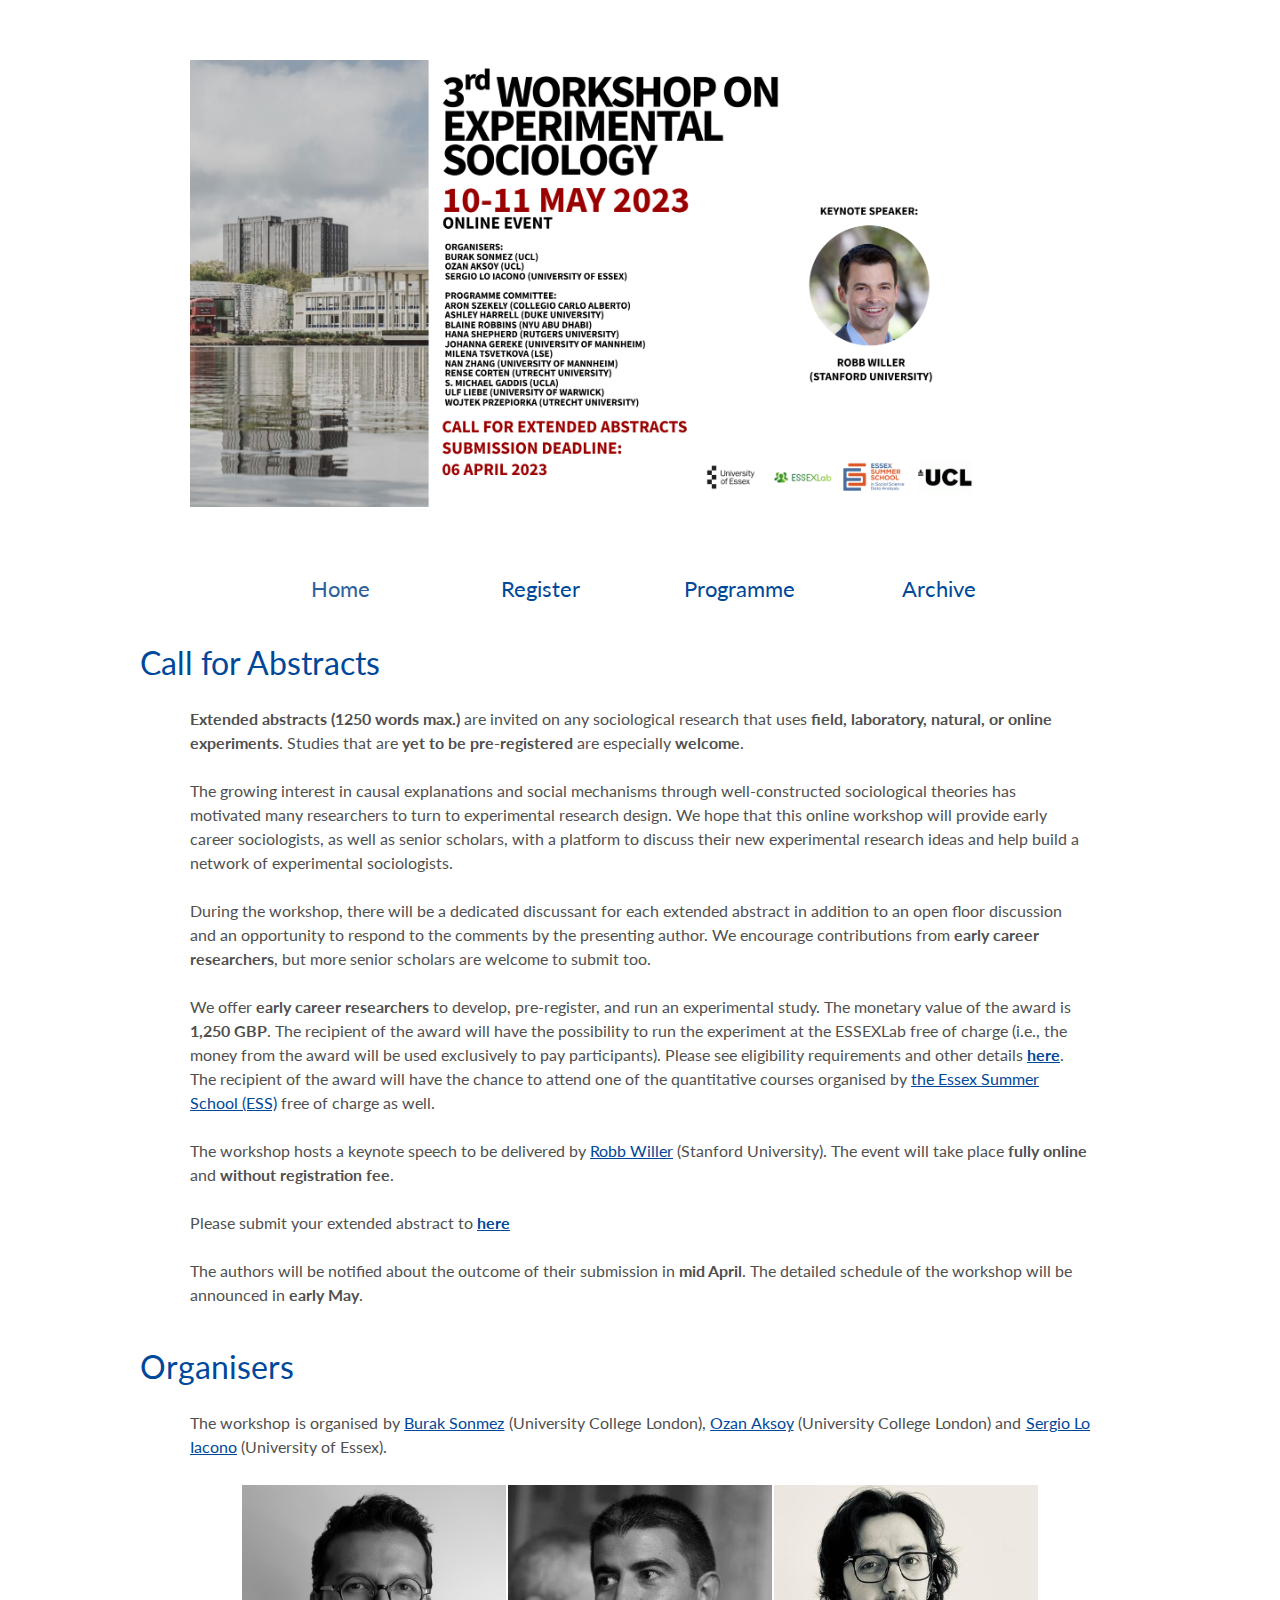
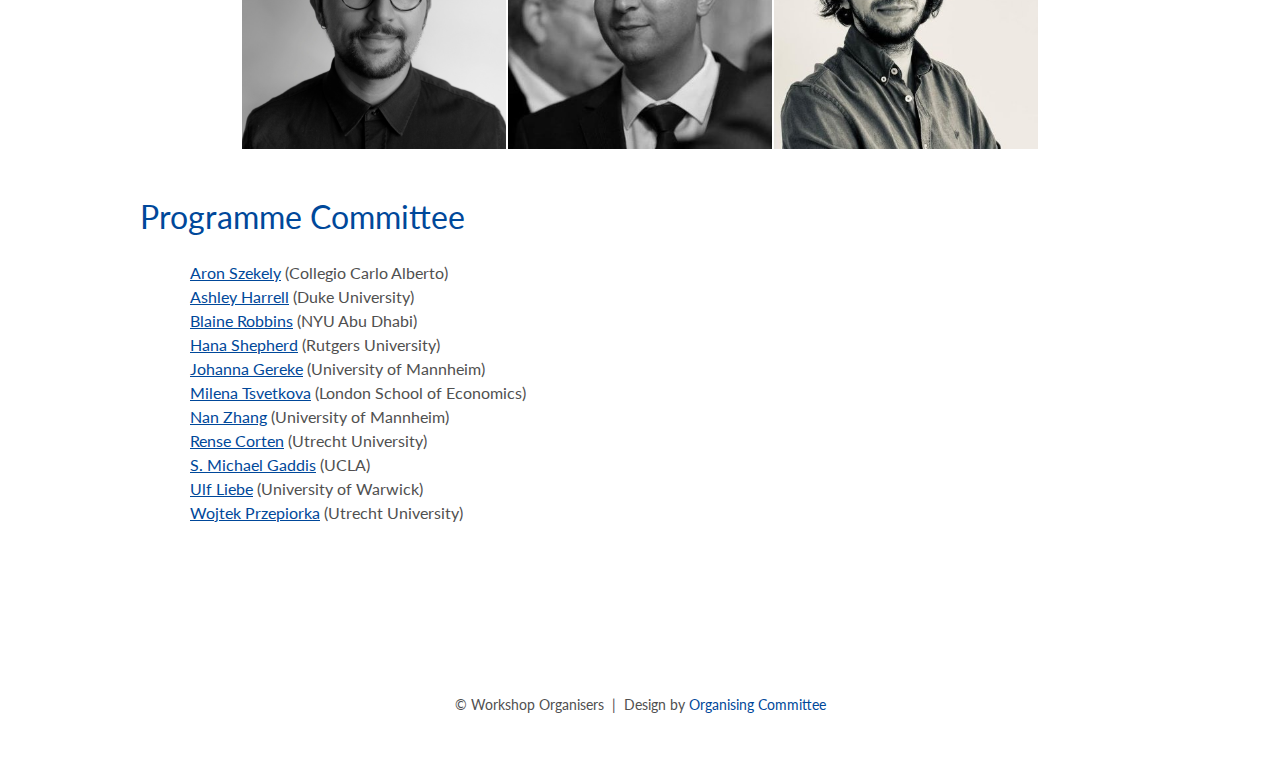
==== index.html @ dd0a14ca "Update index.html" ====
<!DOCTYPE html>
<html lang='en'>

<head>
    <base href=".">
    <link rel="shortcut icon" type="image/png" href="assets/favicon.png"/>
    <link rel="stylesheet" type="text/css" media="all" href="assets/main.css"/>
    <meta name="description" content="Conference Template">
    <meta name="resource-type" content="document">
    <meta name="distribution" content="global">
    <meta name="KeyWords" content="Conference">
   
</head>

<body>

    <div class="banner">
        <img src="assets/Essex.png" alt="Conference Template Banner" width="800" heigh="500">
       
        <div class="bottom-right">
            
        </div>
    </div>

    <table class="navigation">
        <tr>
            <td class="navigation">
                <a class="current" title="Conference Home Page" href=".">Home</a>
            </td>
            <td class="navigation">
                <a title="Register for the Conference" href="register">Register</a>
            </td>
            <td class="navigation">
                <a title="Conference Program" href="program">Programme</a> 
            </td>
            <td class="navigation">
                <a title="Previous Workshops" href="archive">Archive</a>
            </td>
            <!-- Uncomment for adding this section in the website  <td class="navigation">
                <a title="Call for Abstracts" href="flyer">Call for Abstracts</a>
            </td>-->
        </tr>
    </table>

    <h2>Call for Abstracts</h2>
    <p>
        <b>Extended abstracts (1250 words max.)</b> are invited on any sociological research that uses <b>field, laboratory, natural, or online experiments</b>. Studies that are <b>yet to be pre-registered</b> are especially <b>welcome</b>.
        
         </p>
    <p>
        The growing interest in causal explanations and social mechanisms through well-constructed sociological theories has motivated many researchers to turn to experimental research design. We hope that this online workshop will provide early career sociologists, as well as senior scholars, with a platform to discuss their new experimental research ideas and help build a network of experimental sociologists.
    </p>
    <p>
        During the workshop, there will be a dedicated discussant for each extended abstract in addition to an open floor discussion and an opportunity to respond to the comments by the presenting author. We encourage contributions from <b>early career researchers</b>, but more senior scholars are welcome to submit too. 
    </p>
    
    <p>
        We offer <b>early career researchers</b> to develop, pre-register, and run an experimental study. The monetary value of the award is <b>1,250 GBP</b>. The recipient of the award will have the possibility to run the experiment at the ESSEXLab free of charge (i.e., the money from the award will be used exclusively to pay participants). Please see eligibility requirements and other details <b><a href="https://github.com/experimentalsociology/experimentalsociology.github.io/blob/main/assets/Award.pdf">here</a></b>. 
        The recipient of the award will have the chance to attend one of the quantitative courses organised by <a href="https://essexsummerschool.com/">the Essex Summer School (ESS)</a> free of charge as well.
    </p>
    <p>
        The workshop hosts a keynote speech to be delivered by 
        <a href="https://sociology.stanford.edu/people/robb-willer">Robb Willer</a> (Stanford University).
        The event will take place <b>fully online</b> and <b>without registration fee</b>. 
    </p>
    
    <p>
        Please submit your extended abstract to
        <b><a href="https://docs.google.com/forms/d/e/1FAIpQLSegkxIc0VX27GRrlbAW1sh3gdkXTW3MKUSGWsY20fGUYCXRkA/viewform?usp=pp_url">here</a></b>

       
    </p>
    
    <p>
        The authors will be notified about the outcome of their submission in <b>mid April</b>. The detailed schedule of the workshop will be announced in <b>early May</b>.
    </p>

    <h2>Organisers</h2>
     <p> <p style="text-align: justify;">
        The workshop is organised by 
    <a href="http://brksnmz.github.io/">Burak Sonmez</a> (University College London), <a href="https://mobile.twitter.com/aksoyundan">Ozan Aksoy</a> (University College London) and <a href="https://www.sergioloiacono.com/">Sergio Lo Iacono</a> (University of Essex).
    </p>
    <table class="sponsors">
        <tr>
            <td class="sponsor">
                <a href="http://brksnmz.github.io/">
                    <img src="assets/Burak.jpg" alt="Burak Sonmez">
                </a>
            </td>
            <td class="sponsor">
                <a href="https://mobile.twitter.com/aksoyundan">
                    <img src="assets/Ozan.jpg" alt="Ozan Aksoy">
                </a>
            </td>
            <td class="sponsor">
                <a href="https://www.sergioloiacono.com/">
                    <img src="assets/Sergio.jpg" alt="Sergio Lo Iacono">
                </a>
            </td>
        </tr>
    </table>
    
     <h2>Programme Committee</h2>
     <p> <p style="text-align: justify;">
    
    <a href="https://www.carloalberto.org/person/aron-szekely/">Aron Szekely</a> (Collegio Carlo Alberto)
    
    <br><a href="https://sites.duke.edu/ashleyharrell/">Ashley Harrell</a> (Duke University)
    
    <br><a href="https://nyuad.nyu.edu/en/academics/divisions/social-science/faculty/blaine-robbins.html">Blaine Robbins</a> (NYU Abu Dhabi)
    
    <br><a href="https://sociology.rutgers.edu/faculty/menu-ii/504-shepherd-hana">Hana Shepherd</a> (Rutgers University) 
    
    <br><a href="http://www.mzes.uni-mannheim.de/d7/en/profiles/johanna-gereke">Johanna Gereke</a> (University of Mannheim)
    
    <br><a href="https://www.lse.ac.uk/Methodology/People/Academic-Staff/Milena-Tsvetkova/Milena-Tsvetkova">Milena Tsvetkova</a> (London School of Economics)
    
    <br><a href="http://www.mzes.uni-mannheim.de/d7/en/profiles/nan-zhang">Nan Zhang</a> (University of Mannheim)
    
    <br><a href="https://www.uu.nl/medewerkers/rcorten">Rense Corten</a> (Utrecht University)
    
    <br><a href="https://soc.ucla.edu/people/s-michael-gaddis">S. Michael Gaddis</a> (UCLA)
    
    <br><a href="https://warwick.ac.uk/fac/soc/sociology/staff/summaries/liebeu/">Ulf Liebe</a> (University of Warwick)
    
     <br><a href="https://www.uu.nl/medewerkers/WPrzepiorka">Wojtek Przepiorka</a> (Utrecht University)
    
    </p>

     <footer>
        &copy; Workshop Organisers
        &nbsp;|&nbsp; Design by <a href="https://github.com/experimentalsociology">Organising Committee</a>
    </footer>

</body>
</html>
---- assets/main.css ----
/* main.css */

/* These are the colors and fonts used throughout the webpage.
 * I've listed them here so that a user may easily
 * do a search-and-replace for these to change the site theme.
 *   'Roboto',sans-serif; Font for the title text
 *   'Roboto-Slab',serif; Font for the body text 
 *   #fafafa; Background color of the site
 *   #505050; Foreground (text) color of the site
 *   #52739e; Navy, "Template" in the logo, current page in navigation, special titles in the Program
 *   #b2132e; Reddish, "Conference" in the logo, hover color for links
 *   #813c54; Heading color, titles in the Program
 *   #b8860b; Dark Goldenrod, color for links
 */

@import url('http://fonts.googleapis.com/css?family=Lato:400,700');

*{
    border:0;
    font:inherit;
    font-size:1em;
    margin:0;
    padding:0;
    vertical-align:baseline;
}

body{
   background-color:white;
    background-size: cover;
    background-attachment: fixed;
    color: #505050; 
    text-align:justify;
    font-family:'Lato',sans-serif;
    font-size:1em;
    line-height:1.5em;
    margin: 60px auto;
    width: 1000px;
}

a{color: #00489A; text-decoration:none;}
a.current{color: #2d619c;}
a.current:hover{color: #2c6394;}
a:hover{color: #2d619c;}
a:active{color:#f44336;}
h1,h2,h3,h4{clear:left; color: #00489A; margin:1.5em 0em 1em 0em; font-family:'Lato',sans-serif;}
h1{font-size:2.37em;}
h2{font-size:2.00em;}
h3{font-size:1.67em;}
h4{font-size:1.33em;}
p{list-style:none; margin:24px auto 24px auto; padding:0px; width:900px; text-align:left;}
li a, p a {text-decoration:underline; text-decoration-color:##00489A;}
ul{list-style:none; margin:24px auto 24px auto; padding:0px; width:800px; text-align:left;}
ul li{list-style:none; margin:0px auto 0px auto; padding:0px; text-align:left;}
i,em{font-style:italic;}
b,strong{font-weight:bold;}
sup{
    vertical-align: super;
    font-size: 0.8em;
    line-height: 0;
}
sub{
    vertical-align: sub;
    font-size: 0.8em;
    line-height: 0;
}
table{
    margin: 12px auto 24px auto;
    float: center;
    border-collapse: separate;
    table-layout: fixed;
    /* UNCOMMENT THIS FOR DEBUGGING THE ALIGNMENT */
    /*border: 1px solid black;*/
}
th,td{
    text-align: left;
    /* UNCOMMENT THIS FOR DEBUGGING THE ALIGNMENT */
    /* border: 1px solid black; */
}

/* Website Banner */
.banner { margin-left: auto;width:90%;margin-right:auto; heigh: 400px; }
.top-left {font-size:3.00em; color: #505050; background: #fafafa; text-align: center; width: 1000px; height: 67px; position: absolute; padding: 36px 0 0 0; top: 0px;}
.bottom-right {font-size:2.33em; color: #b2132e; line-height: 1.5em; width: auto; height: 100px; padding: 0px 27px 27px 0px; text-align: right; position: absolute; bottom: 0px; right: 0px; text-shadow: 0px 0px 5px #000000;-webkit-text-stroke: 0.75px #505050}

/* Conference Title Logo */
.title1{color: #52739e; text-shadow: 1px 1px 3px #c0c0c0;} 
.title2{color: #52739e; text-shadow: 1px 1px 3px #c0c0c0;}
.year{color: #505050; font-size:0.67em; font-weight: lighter;}

/* Navigation Links (Home, Registration, etc) */
table.navigation{width:800px;}
td.navigation{font-size:1.40em; white-space:nowrap; width:20%; text-align:center; vertical-align:middle; padding:50px 0px 0px 0px;}

/* Sponsor Images */
table.sponsors{width:800px;}
td.sponsor{white-space:nowrap; width:33%; text-align:center; vertical-align:middle; padding:0px 0px 0px 0px;}
td.sponsor img{width: 100%}

/* The Table on the Program Page */
td.room{padding: 4px 12px 4px 4px; width: 90%; vertical-align:bottom; font-size:1.67em; color: #52739e; height:32px;}
td.date{white-space:nowrap; width:130px; text-align:right; vertical-align:top; padding:4px 16px 0px 0px;}
td.title{padding: 4px 12px 4px 4px; width: 90%; vertical-align:top; font-size:1.5em; color: #813c54; height:32px; font-family:'Roboto Slab',serif; text-shadow: 1px 1px 2px #d0d0d0; }
td.title-special{padding: 4px 12px 4px 4px; width: 90%; vertical-align:top; font-size:1.67em; color: #52739e; height:32px; font-family:'Roboto Slab',serif; text-shadow: 1px 1px 2px #d0d0d0;}
td.speaker{padding: 4px 12px 4px 4px; font-style: italic; font-size:1em; max-height:999999px}
td.abstract{padding: 4px 12px 12px 4px; font-size:1em; max-height:999999px}
td.abstract img{display: block; margin: 4px auto 8px auto}
table.plenary{padding-top: 8px; background: #ffffff;}

/* Registration and Directions iframes and Images */
iframe.registration{display:block; margin:1em auto 2em auto; width:700px; height:1400px; border:none;}
iframe.directions{display:block; margin:1em auto 2em auto; width:800px; height:400px; border:none;}
img.center{display:block; width:67%; margin:1em auto 2em auto;}

/* Flyer Images */
table.flyers{width:800px;}
td.flyer{white-space:nowrap; width:50%; text-align:center; vertical-align:middle; padding:0px 0px 0px 0px;}
td.sponsor img{width: 100%}

footer{font-size:0.875em; margin-top:12em; text-align:center;}

/* My hacky way of making the site mobile-friendly */
@media only screen and (max-width: 1100px) {
    h2{font-size:3.00em;}
    p{font-size:1.5em; line-height:1.5em;}
    th,td,tr{font-size:1.5em; line-height:1.5em;}
    td.date{font-size:1em; padding-top:0.5em;}
    td.navigation{font-size:1.5em; padding:0px 20px 0px 20px;}
    table.footer{font-size:0.33em;}
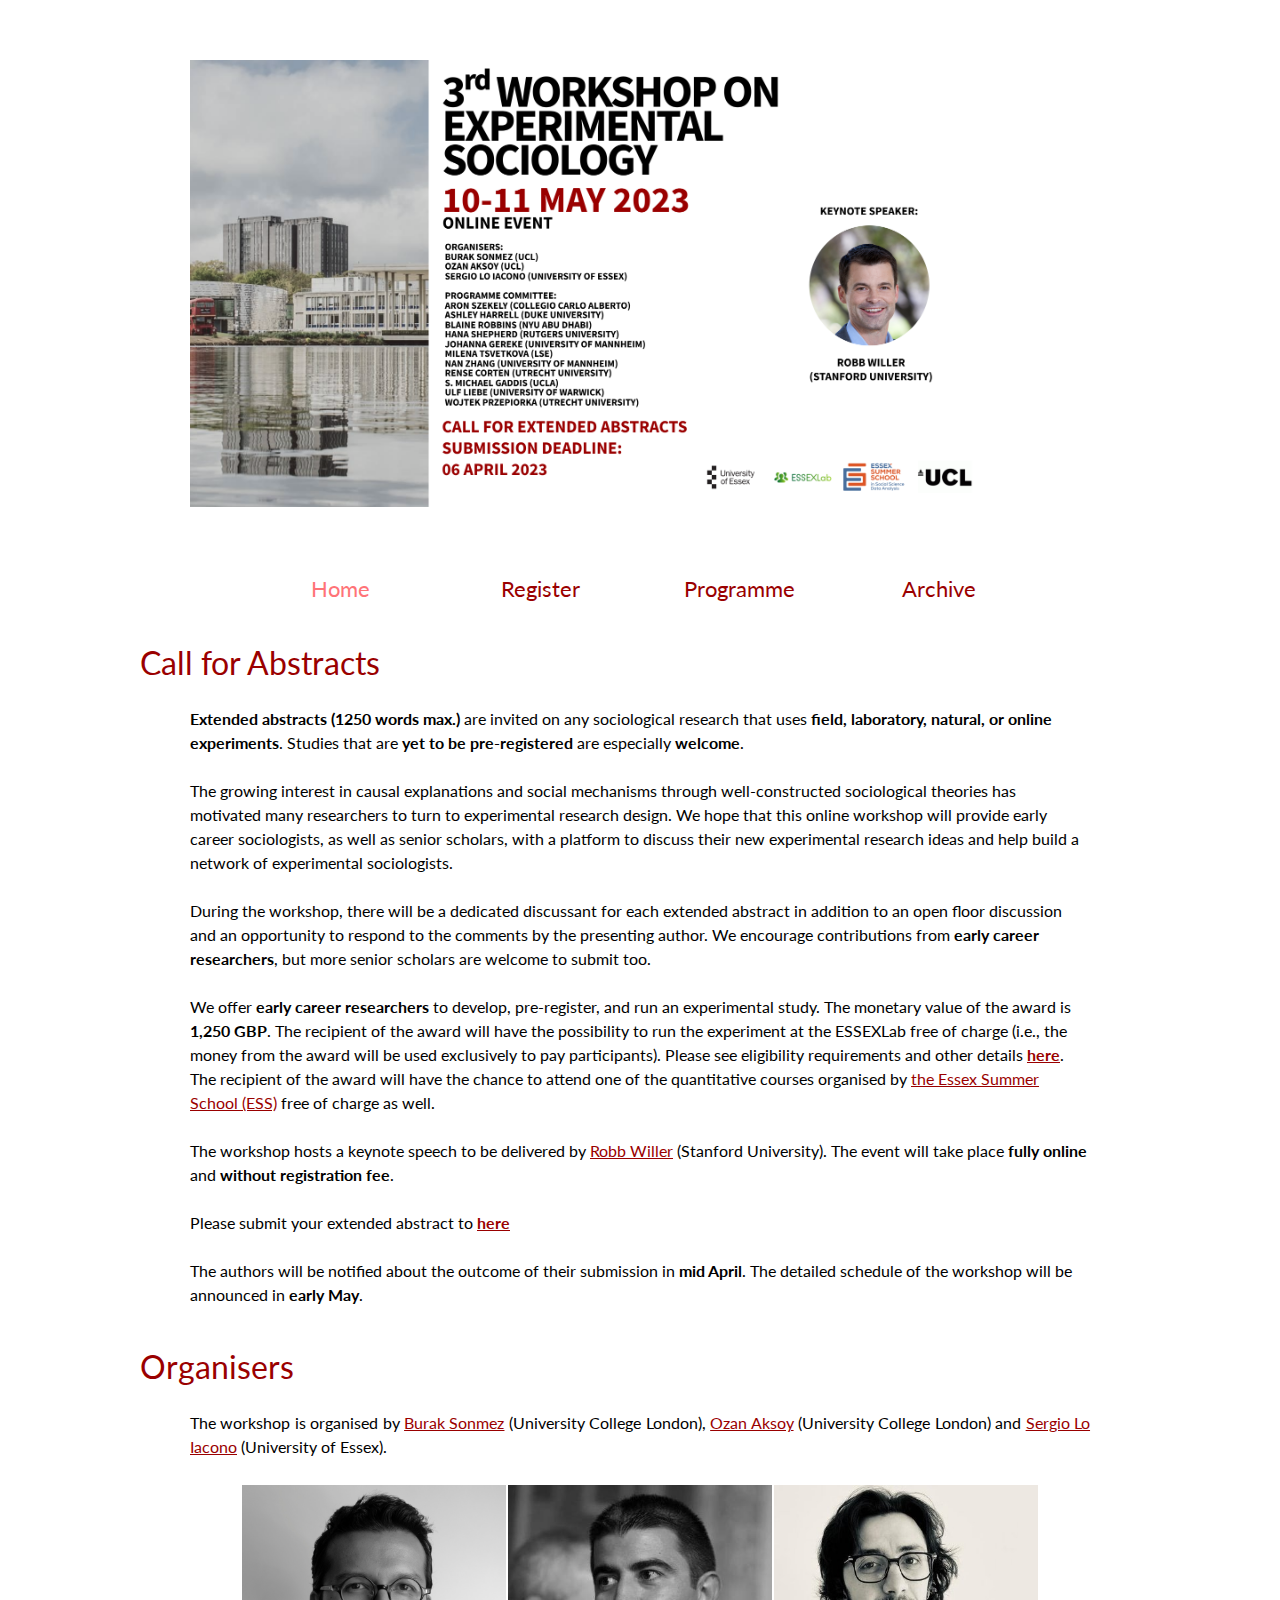
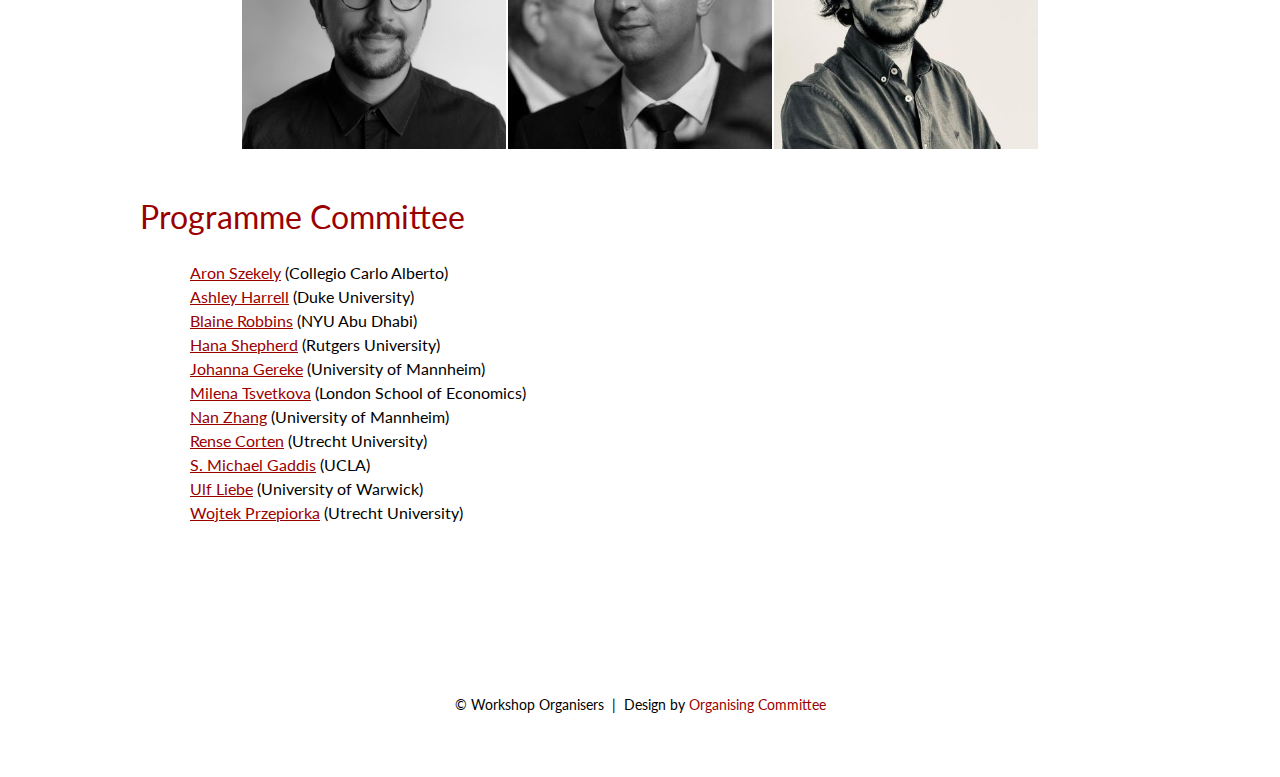
==== commit 4149b4c1: "Update index.html" ====
--- a/index.html
+++ b/index.html
@@ -15,7 +15,7 @@
 <body>
 
     <div class="banner">
-        <img src="assets/Essex.png" alt="Conference Template Banner" width="800" heigh="500">
+        <img src="assets/Essex.png" alt="ESW" width="800" heigh="500">
        
         <div class="bottom-right">
             
--- a/assets/main.css
+++ b/assets/main.css
@@ -28,7 +28,7 @@
    background-color:white;
     background-size: cover;
     background-attachment: fixed;
-    color: #505050; 
+    color: ##FF7377; 
     text-align:justify;
     font-family:'Lato',sans-serif;
     font-size:1em;
@@ -37,18 +37,18 @@
     width: 1000px;
 }
 
-a{color: #00489A; text-decoration:none;}
-a.current{color: #2d619c;}
-a.current:hover{color: #2c6394;}
-a:hover{color: #2d619c;}
-a:active{color:#f44336;}
-h1,h2,h3,h4{clear:left; color: #00489A; margin:1.5em 0em 1em 0em; font-family:'Lato',sans-serif;}
+a{color: #9A0000; text-decoration:none;}
+a.current{color: #FF7377;}
+a.current:hover{color: #FF7377;}
+a:hover{color: #FF7377;}
+a:active{color:##FF7377;}
+h1,h2,h3,h4{clear:left; color: #9A0000; margin:1.5em 0em 1em 0em; font-family:'Lato',sans-serif;}
 h1{font-size:2.37em;}
 h2{font-size:2.00em;}
 h3{font-size:1.67em;}
 h4{font-size:1.33em;}
 p{list-style:none; margin:24px auto 24px auto; padding:0px; width:900px; text-align:left;}
-li a, p a {text-decoration:underline; text-decoration-color:##00489A;}
+li a, p a {text-decoration:underline; text-decoration-color:##9A0000;}
 ul{list-style:none; margin:24px auto 24px auto; padding:0px; width:800px; text-align:left;}
 ul li{list-style:none; margin:0px auto 0px auto; padding:0px; text-align:left;}
 i,em{font-style:italic;}
@@ -79,13 +79,13 @@
 
 /* Website Banner */
 .banner { margin-left: auto;width:90%;margin-right:auto; heigh: 400px; }
-.top-left {font-size:3.00em; color: #505050; background: #fafafa; text-align: center; width: 1000px; height: 67px; position: absolute; padding: 36px 0 0 0; top: 0px;}
-.bottom-right {font-size:2.33em; color: #b2132e; line-height: 1.5em; width: auto; height: 100px; padding: 0px 27px 27px 0px; text-align: right; position: absolute; bottom: 0px; right: 0px; text-shadow: 0px 0px 5px #000000;-webkit-text-stroke: 0.75px #505050}
+.top-left {font-size:3.00em; color: #FF7377; background: #fafafa; text-align: center; width: 1000px; height: 67px; position: absolute; padding: 36px 0 0 0; top: 0px;}
+.bottom-right {font-size:2.33em; color: #b2132e; line-height: 1.5em; width: auto; height: 100px; padding: 0px 27px 27px 0px; text-align: right; position: absolute; bottom: 0px; right: 0px; text-shadow: 0px 0px 5px #000000;-webkit-text-stroke: 0.75px #FF7377}
 
 /* Conference Title Logo */
-.title1{color: #52739e; text-shadow: 1px 1px 3px #c0c0c0;} 
-.title2{color: #52739e; text-shadow: 1px 1px 3px #c0c0c0;}
-.year{color: #505050; font-size:0.67em; font-weight: lighter;}
+.title1{color: ##FF7377; text-shadow: 1px 1px 3px #c0c0c0;} 
+.title2{color: ##FF7377; text-shadow: 1px 1px 3px #c0c0c0;}
+.year{color: ##FF7377; font-size:0.67em; font-weight: lighter;}
 
 /* Navigation Links (Home, Registration, etc) */
 table.navigation{width:800px;}
@@ -97,10 +97,10 @@
 td.sponsor img{width: 100%}
 
 /* The Table on the Program Page */
-td.room{padding: 4px 12px 4px 4px; width: 90%; vertical-align:bottom; font-size:1.67em; color: #52739e; height:32px;}
+td.room{padding: 4px 12px 4px 4px; width: 90%; vertical-align:bottom; font-size:1.67em; color: #9A0000; height:32px;}
 td.date{white-space:nowrap; width:130px; text-align:right; vertical-align:top; padding:4px 16px 0px 0px;}
-td.title{padding: 4px 12px 4px 4px; width: 90%; vertical-align:top; font-size:1.5em; color: #813c54; height:32px; font-family:'Roboto Slab',serif; text-shadow: 1px 1px 2px #d0d0d0; }
-td.title-special{padding: 4px 12px 4px 4px; width: 90%; vertical-align:top; font-size:1.67em; color: #52739e; height:32px; font-family:'Roboto Slab',serif; text-shadow: 1px 1px 2px #d0d0d0;}
+td.title{padding: 4px 12px 4px 4px; width: 90%; vertical-align:top; font-size:1.5em; color: #FF7377; height:32px; font-family:'Roboto Slab',serif; text-shadow: 1px 1px 2px #d0d0d0; }
+td.title-special{padding: 4px 12px 4px 4px; width: 90%; vertical-align:top; font-size:1.67em; color: #FF7377; height:32px; font-family:'Roboto Slab',serif; text-shadow: 1px 1px 2px #d0d0d0;}
 td.speaker{padding: 4px 12px 4px 4px; font-style: italic; font-size:1em; max-height:999999px}
 td.abstract{padding: 4px 12px 12px 4px; font-size:1em; max-height:999999px}
 td.abstract img{display: block; margin: 4px auto 8px auto}
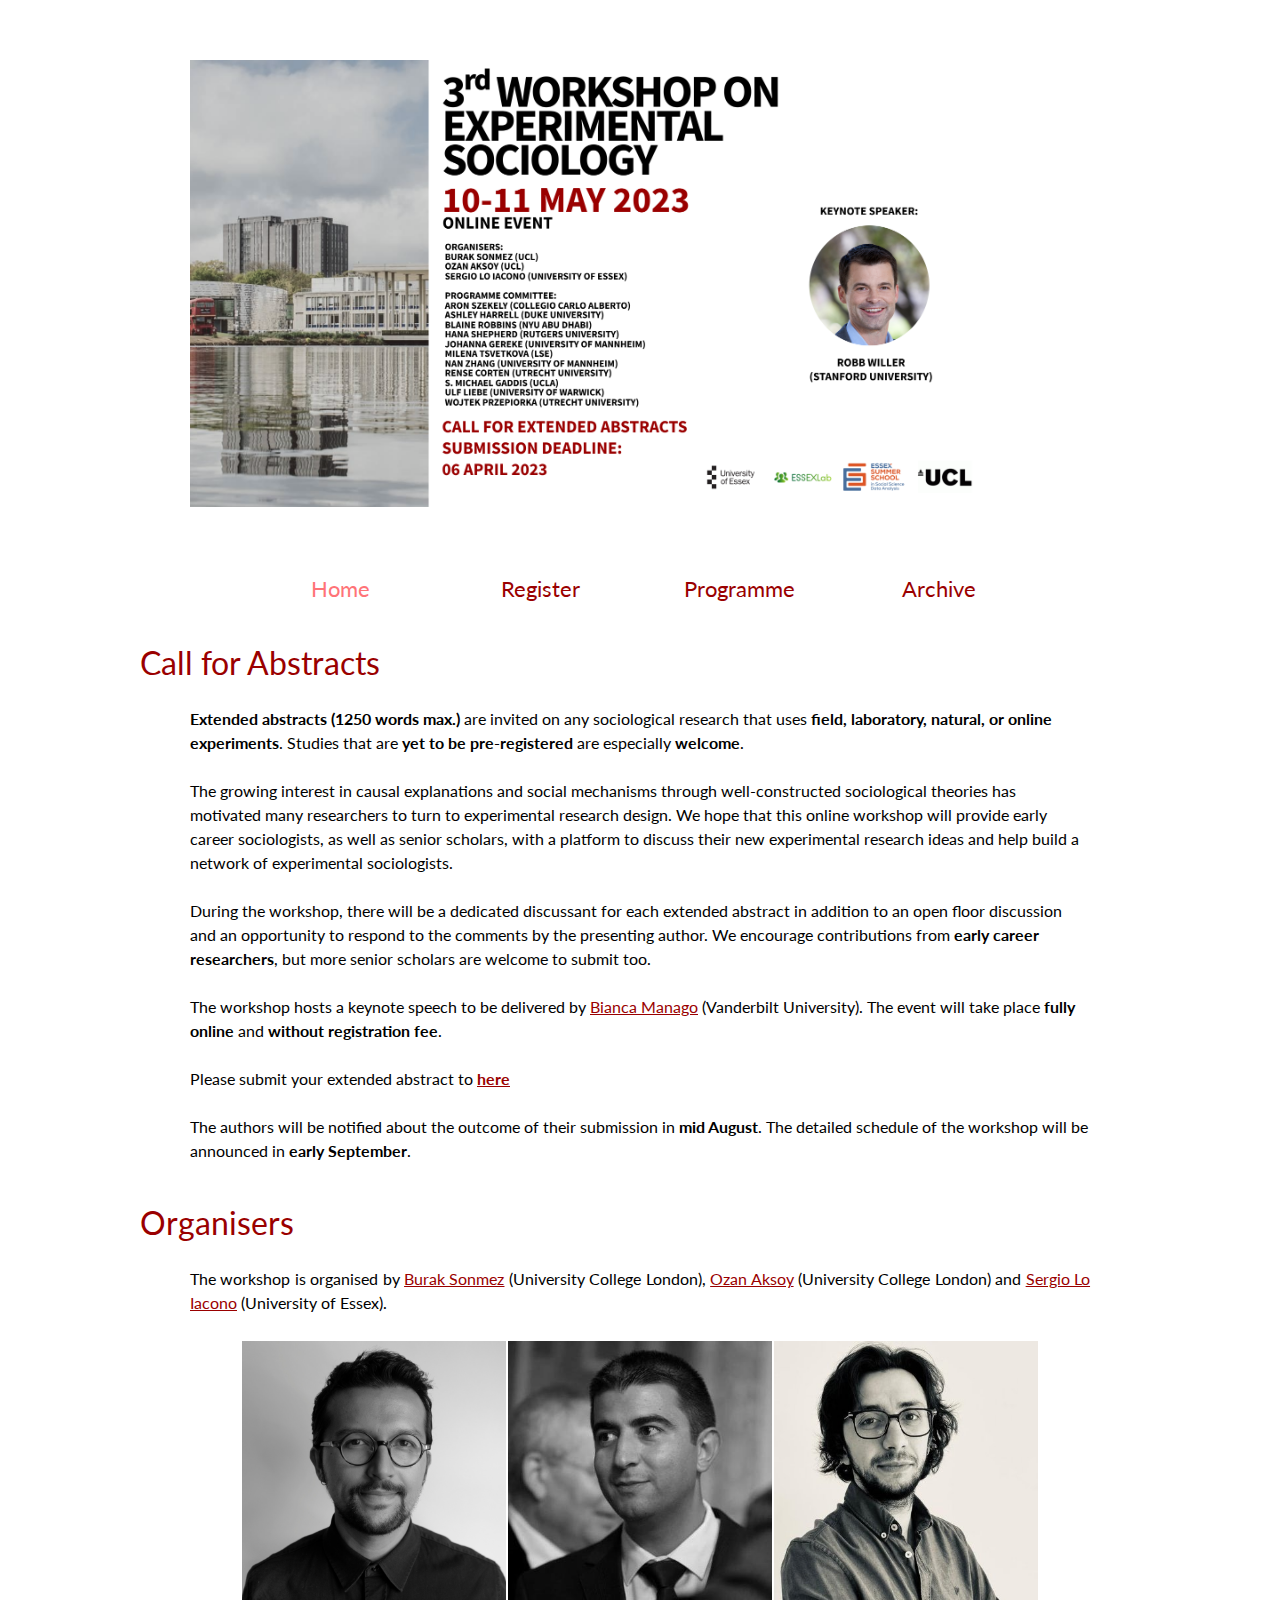
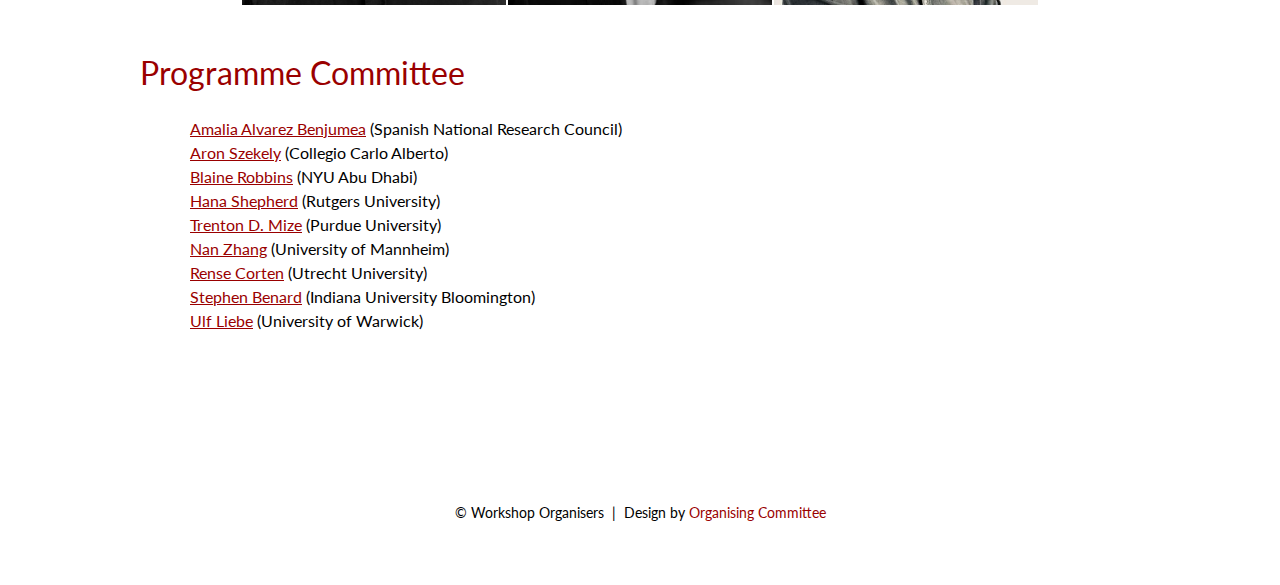
==== commit 52adbde8: "Update index.html" ====
--- a/index.html
+++ b/index.html
@@ -53,14 +53,9 @@
     <p>
         During the workshop, there will be a dedicated discussant for each extended abstract in addition to an open floor discussion and an opportunity to respond to the comments by the presenting author. We encourage contributions from <b>early career researchers</b>, but more senior scholars are welcome to submit too. 
     </p>
-    
-    <p>
-        We offer <b>early career researchers</b> to develop, pre-register, and run an experimental study. The monetary value of the award is <b>1,250 GBP</b>. The recipient of the award will have the possibility to run the experiment at the ESSEXLab free of charge (i.e., the money from the award will be used exclusively to pay participants). Please see eligibility requirements and other details <b><a href="https://github.com/experimentalsociology/experimentalsociology.github.io/blob/main/assets/Award.pdf">here</a></b>. 
-        The recipient of the award will have the chance to attend one of the quantitative courses organised by <a href="https://essexsummerschool.com/">the Essex Summer School (ESS)</a> free of charge as well.
-    </p>
     <p>
         The workshop hosts a keynote speech to be delivered by 
-        <a href="https://sociology.stanford.edu/people/robb-willer">Robb Willer</a> (Stanford University).
+        <a href="https://as.vanderbilt.edu/sociology/bio/bianca-manago/">Bianca Manago</a> (Vanderbilt University).
         The event will take place <b>fully online</b> and <b>without registration fee</b>. 
     </p>
     
@@ -72,7 +67,7 @@
     </p>
     
     <p>
-        The authors will be notified about the outcome of their submission in <b>mid April</b>. The detailed schedule of the workshop will be announced in <b>early May</b>.
+        The authors will be notified about the outcome of their submission in <b>mid August</b>. The detailed schedule of the workshop will be announced in <b>early September</b>.
     </p>
 
     <h2>Organisers</h2>
@@ -103,27 +98,23 @@
      <h2>Programme Committee</h2>
      <p> <p style="text-align: justify;">
     
-    <a href="https://www.carloalberto.org/person/aron-szekely/">Aron Szekely</a> (Collegio Carlo Alberto)
+    <a href="https://alvarezbenjumea.com/">Amalia Alvarez Benjumea</a> (Spanish National Research Council) 
     
-    <br><a href="https://sites.duke.edu/ashleyharrell/">Ashley Harrell</a> (Duke University)
+    <br><a href="https://www.carloalberto.org/person/aron-szekely/">Aron Szekely</a> (Collegio Carlo Alberto)
     
     <br><a href="https://nyuad.nyu.edu/en/academics/divisions/social-science/faculty/blaine-robbins.html">Blaine Robbins</a> (NYU Abu Dhabi)
     
     <br><a href="https://sociology.rutgers.edu/faculty/menu-ii/504-shepherd-hana">Hana Shepherd</a> (Rutgers University) 
     
-    <br><a href="http://www.mzes.uni-mannheim.de/d7/en/profiles/johanna-gereke">Johanna Gereke</a> (University of Mannheim)
-    
-    <br><a href="https://www.lse.ac.uk/Methodology/People/Academic-Staff/Milena-Tsvetkova/Milena-Tsvetkova">Milena Tsvetkova</a> (London School of Economics)
+    <br><a href="https://www.cla.purdue.edu/directory/profiles/trenton-d.-mize.html">Trenton D. Mize</a> (Purdue University)
     
     <br><a href="http://www.mzes.uni-mannheim.de/d7/en/profiles/nan-zhang">Nan Zhang</a> (University of Mannheim)
     
     <br><a href="https://www.uu.nl/medewerkers/rcorten">Rense Corten</a> (Utrecht University)
     
-    <br><a href="https://soc.ucla.edu/people/s-michael-gaddis">S. Michael Gaddis</a> (UCLA)
+    <br><a href="https://sociology.indiana.edu/about/faculty/benard-stephen.html">Stephen Benard</a> (Indiana University Bloomington)
     
     <br><a href="https://warwick.ac.uk/fac/soc/sociology/staff/summaries/liebeu/">Ulf Liebe</a> (University of Warwick)
-    
-     <br><a href="https://www.uu.nl/medewerkers/WPrzepiorka">Wojtek Przepiorka</a> (Utrecht University)
     
     </p>
 
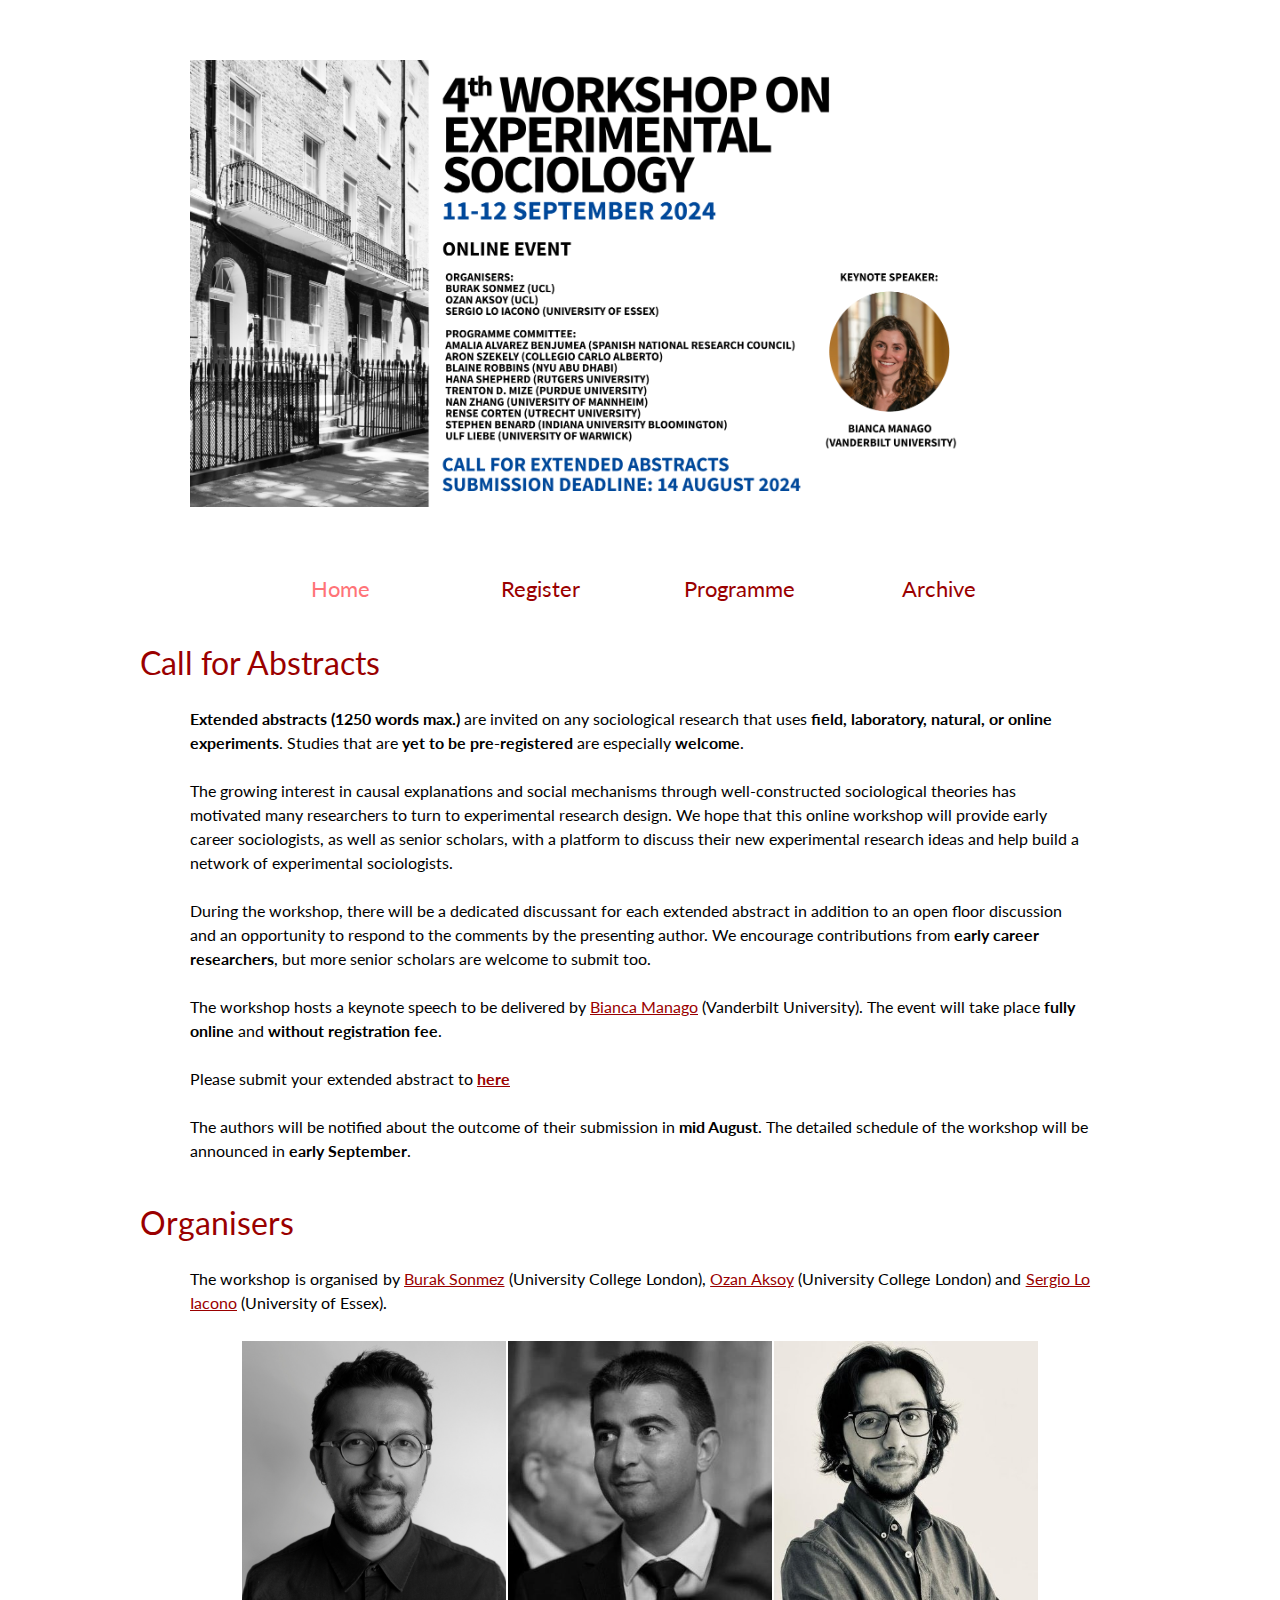
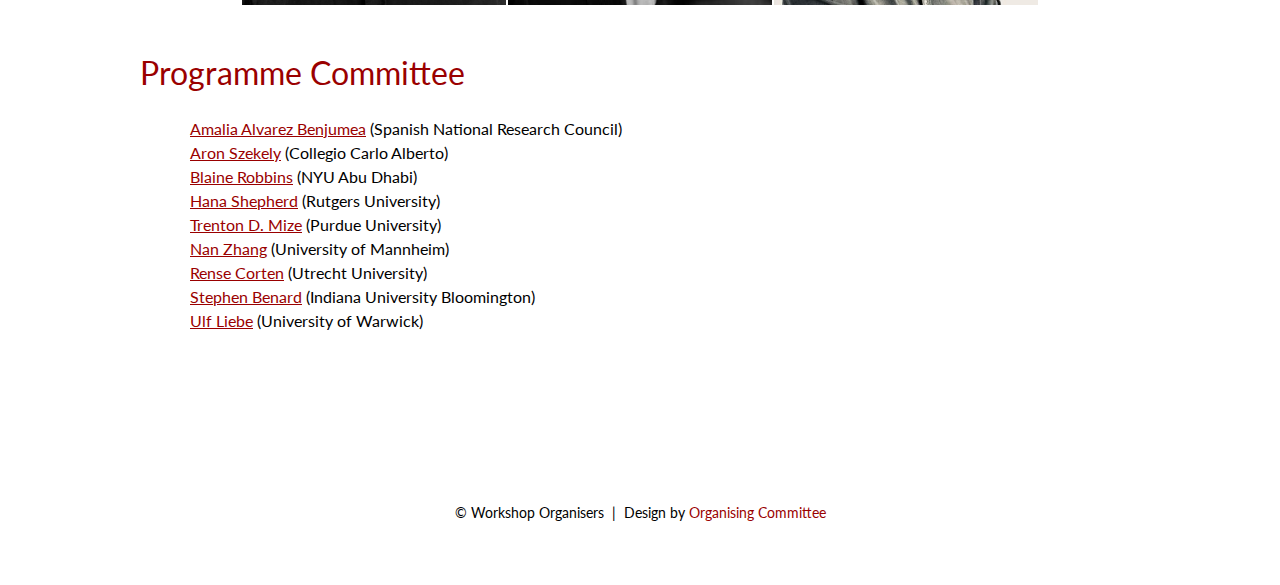
==== commit f11c6692: "Update index.html" ====
--- a/index.html
+++ b/index.html
@@ -15,7 +15,7 @@
 <body>
 
     <div class="banner">
-        <img src="assets/Essex.png" alt="ESW" width="800" heigh="500">
+        <img src="assets/Essex4.png" alt="ESW" width="800" heigh="500">
        
         <div class="bottom-right">
             
@@ -61,7 +61,7 @@
     
     <p>
         Please submit your extended abstract to
-        <b><a href="https://docs.google.com/forms/d/e/1FAIpQLSegkxIc0VX27GRrlbAW1sh3gdkXTW3MKUSGWsY20fGUYCXRkA/viewform?usp=pp_url">here</a></b>
+        <b><a href="https://forms.gle/m2jV6a6BQ2rDwAAZ9">here</a></b>
 
        
     </p>
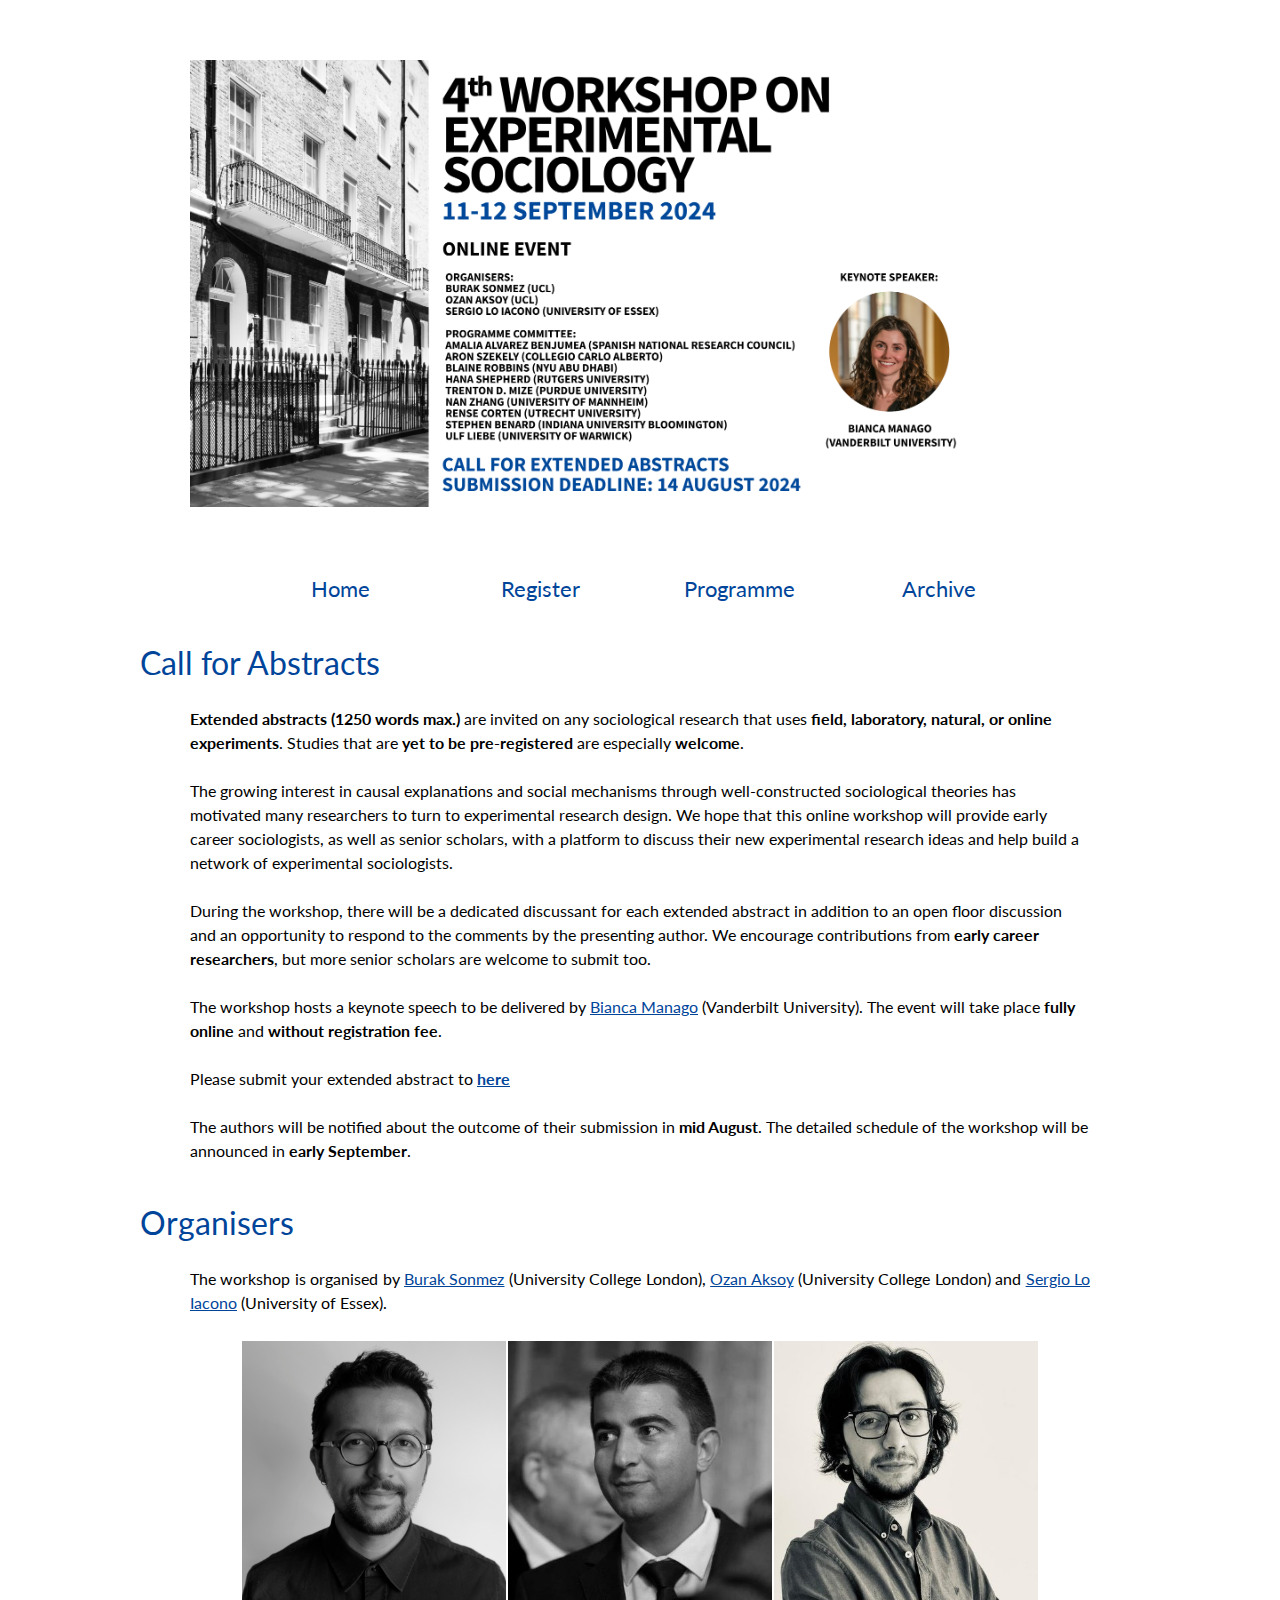
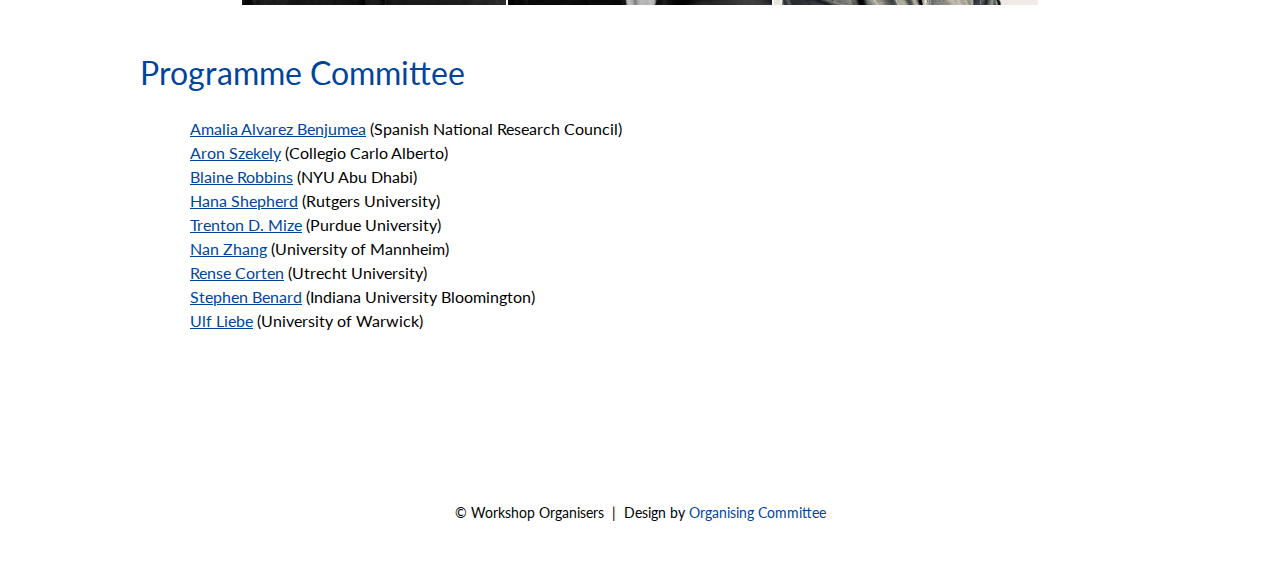
==== commit 2429284d: "Update index.html" ====
--- a/index.html
+++ b/index.html
@@ -83,12 +83,12 @@
                 </a>
             </td>
             <td class="sponsor">
-                <a href="https://mobile.twitter.com/aksoyundan">
+                <a href="https://profiles.ucl.ac.uk/59248-ozan-aksoy">
                     <img src="assets/Ozan.jpg" alt="Ozan Aksoy">
                 </a>
             </td>
             <td class="sponsor">
-                <a href="https://www.sergioloiacono.com/">
+                <a href="https://www.essex.ac.uk/people/LOIAC21900/Sergio-Lo%20Iacono">
                     <img src="assets/Sergio.jpg" alt="Sergio Lo Iacono">
                 </a>
             </td>
--- a/assets/main.css
+++ b/assets/main.css
@@ -28,7 +28,7 @@
    background-color:white;
     background-size: cover;
     background-attachment: fixed;
-    color: ##FF7377; 
+    color: black; 
     text-align:justify;
     font-family:'Lato',sans-serif;
     font-size:1em;
@@ -37,18 +37,18 @@
     width: 1000px;
 }
 
-a{color: #9A0000; text-decoration:none;}
-a.current{color: #FF7377;}
-a.current:hover{color: #FF7377;}
-a:hover{color: #FF7377;}
-a:active{color:##FF7377;}
-h1,h2,h3,h4{clear:left; color: #9A0000; margin:1.5em 0em 1em 0em; font-family:'Lato',sans-serif;}
+a{color: #00459a; text-decoration:none;}
+a.current{color: #00459a;}
+a.current:hover{color: #00459a;}
+a:hover{color: #00459a;}
+a:active{color:#00459a;}
+h1,h2,h3,h4{clear:left; color: #00459a; margin:1.5em 0em 1em 0em; font-family:'Lato',sans-serif;}
 h1{font-size:2.37em;}
 h2{font-size:2.00em;}
 h3{font-size:1.67em;}
 h4{font-size:1.33em;}
 p{list-style:none; margin:24px auto 24px auto; padding:0px; width:900px; text-align:left;}
-li a, p a {text-decoration:underline; text-decoration-color:##9A0000;}
+li a, p a {text-decoration:underline; text-decoration-color:#00459a;}
 ul{list-style:none; margin:24px auto 24px auto; padding:0px; width:800px; text-align:left;}
 ul li{list-style:none; margin:0px auto 0px auto; padding:0px; text-align:left;}
 i,em{font-style:italic;}
@@ -79,13 +79,13 @@
 
 /* Website Banner */
 .banner { margin-left: auto;width:90%;margin-right:auto; heigh: 400px; }
-.top-left {font-size:3.00em; color: #FF7377; background: #fafafa; text-align: center; width: 1000px; height: 67px; position: absolute; padding: 36px 0 0 0; top: 0px;}
-.bottom-right {font-size:2.33em; color: #b2132e; line-height: 1.5em; width: auto; height: 100px; padding: 0px 27px 27px 0px; text-align: right; position: absolute; bottom: 0px; right: 0px; text-shadow: 0px 0px 5px #000000;-webkit-text-stroke: 0.75px #FF7377}
+.top-left {font-size:3.00em; color: #00459a; background: #fafafa; text-align: center; width: 1000px; height: 67px; position: absolute; padding: 36px 0 0 0; top: 0px;}
+.bottom-right {font-size:2.33em; color: #b2132e; line-height: 1.5em; width: auto; height: 100px; padding: 0px 27px 27px 0px; text-align: right; position: absolute; bottom: 0px; right: 0px; text-shadow: 0px 0px 5px #000000;-webkit-text-stroke: 0.75px #00459a}
 
 /* Conference Title Logo */
-.title1{color: ##FF7377; text-shadow: 1px 1px 3px #c0c0c0;} 
-.title2{color: ##FF7377; text-shadow: 1px 1px 3px #c0c0c0;}
-.year{color: ##FF7377; font-size:0.67em; font-weight: lighter;}
+.title1{color: #00459a; text-shadow: 1px 1px 3px #c0c0c0;} 
+.title2{color: #00459a; text-shadow: 1px 1px 3px #c0c0c0;}
+.year{color: #00459a; font-size:0.67em; font-weight: lighter;}
 
 /* Navigation Links (Home, Registration, etc) */
 table.navigation{width:800px;}
@@ -97,10 +97,10 @@
 td.sponsor img{width: 100%}
 
 /* The Table on the Program Page */
-td.room{padding: 4px 12px 4px 4px; width: 90%; vertical-align:bottom; font-size:1.67em; color: #9A0000; height:32px;}
+td.room{padding: 4px 12px 4px 4px; width: 90%; vertical-align:bottom; font-size:1.67em; color: #00459a; height:32px;}
 td.date{white-space:nowrap; width:130px; text-align:right; vertical-align:top; padding:4px 16px 0px 0px;}
-td.title{padding: 4px 12px 4px 4px; width: 90%; vertical-align:top; font-size:1.5em; color: #FF7377; height:32px; font-family:'Roboto Slab',serif; text-shadow: 1px 1px 2px #d0d0d0; }
-td.title-special{padding: 4px 12px 4px 4px; width: 90%; vertical-align:top; font-size:1.67em; color: #FF7377; height:32px; font-family:'Roboto Slab',serif; text-shadow: 1px 1px 2px #d0d0d0;}
+td.title{padding: 4px 12px 4px 4px; width: 90%; vertical-align:top; font-size:1.5em; color: #00459a; height:32px; font-family:'Roboto Slab',serif; text-shadow: 1px 1px 2px #d0d0d0; }
+td.title-special{padding: 4px 12px 4px 4px; width: 90%; vertical-align:top; font-size:1.67em; color: #00459a; height:32px; font-family:'Roboto Slab',serif; text-shadow: 1px 1px 2px #d0d0d0;}
 td.speaker{padding: 4px 12px 4px 4px; font-style: italic; font-size:1em; max-height:999999px}
 td.abstract{padding: 4px 12px 12px 4px; font-size:1em; max-height:999999px}
 td.abstract img{display: block; margin: 4px auto 8px auto}
@@ -126,3 +126,4 @@
     td.date{font-size:1em; padding-top:0.5em;}
     td.navigation{font-size:1.5em; padding:0px 20px 0px 20px;}
     table.footer{font-size:0.33em;}
+}
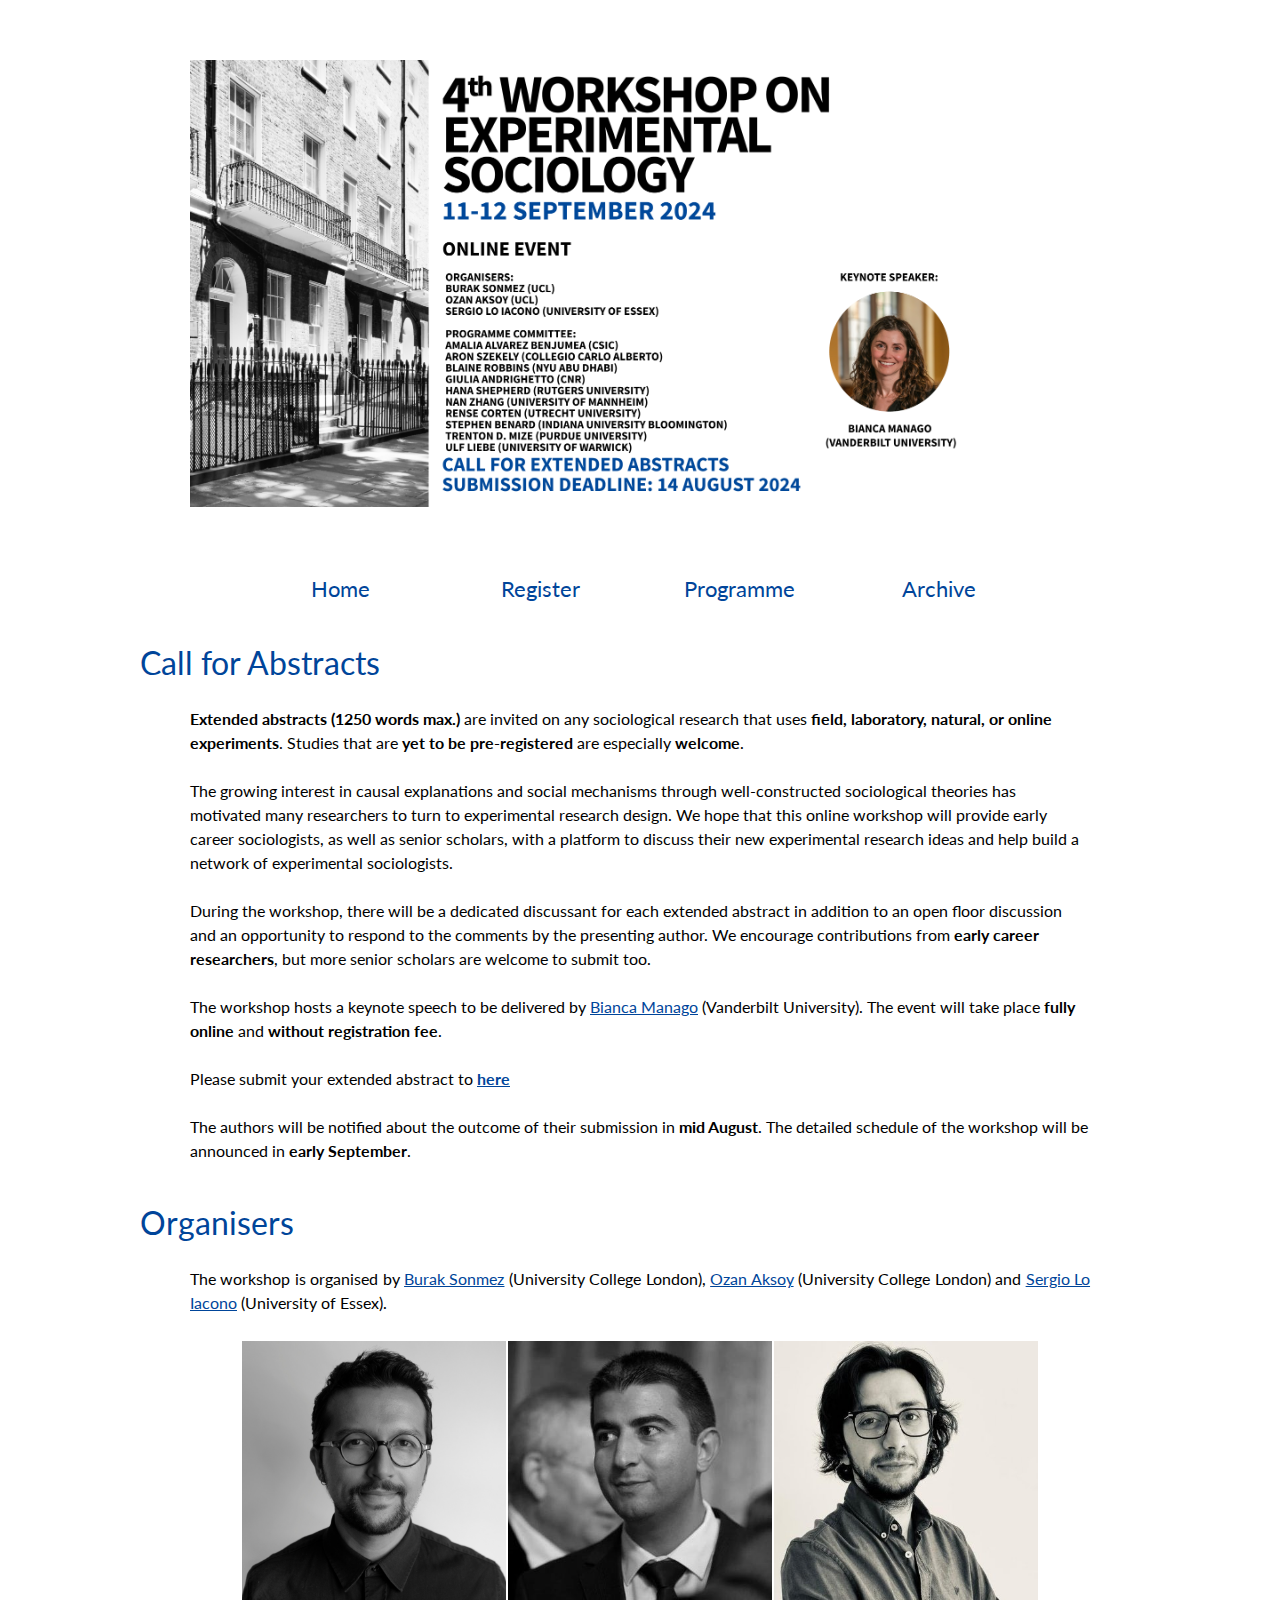
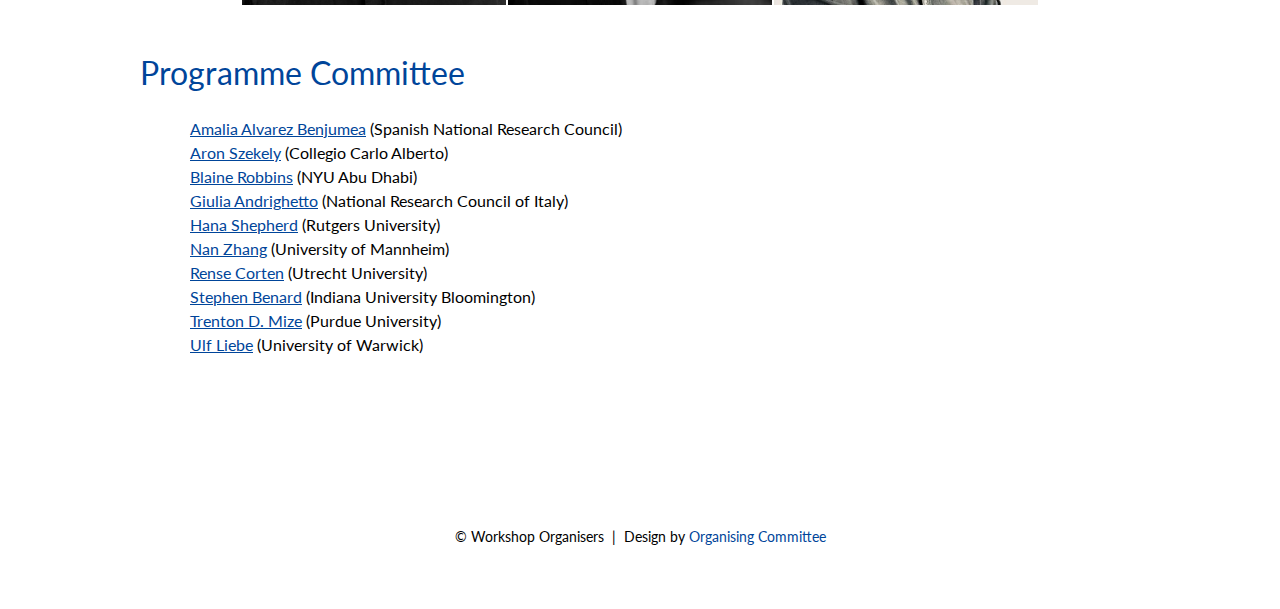
==== commit f341f43e: "Update index.html" ====
--- a/index.html
+++ b/index.html
@@ -103,16 +103,18 @@
     <br><a href="https://www.carloalberto.org/person/aron-szekely/">Aron Szekely</a> (Collegio Carlo Alberto)
     
     <br><a href="https://nyuad.nyu.edu/en/academics/divisions/social-science/faculty/blaine-robbins.html">Blaine Robbins</a> (NYU Abu Dhabi)
+
+    <br><a href="https://www.giuliandrighetto.com/">Giulia Andrighetto</a> (National Research Council of Italy)      
     
     <br><a href="https://sociology.rutgers.edu/faculty/menu-ii/504-shepherd-hana">Hana Shepherd</a> (Rutgers University) 
-    
-    <br><a href="https://www.cla.purdue.edu/directory/profiles/trenton-d.-mize.html">Trenton D. Mize</a> (Purdue University)
     
     <br><a href="http://www.mzes.uni-mannheim.de/d7/en/profiles/nan-zhang">Nan Zhang</a> (University of Mannheim)
     
     <br><a href="https://www.uu.nl/medewerkers/rcorten">Rense Corten</a> (Utrecht University)
     
     <br><a href="https://sociology.indiana.edu/about/faculty/benard-stephen.html">Stephen Benard</a> (Indiana University Bloomington)
+
+    <br><a href="https://www.cla.purdue.edu/directory/profiles/trenton-d.-mize.html">Trenton D. Mize</a> (Purdue University)
     
     <br><a href="https://warwick.ac.uk/fac/soc/sociology/staff/summaries/liebeu/">Ulf Liebe</a> (University of Warwick)
     
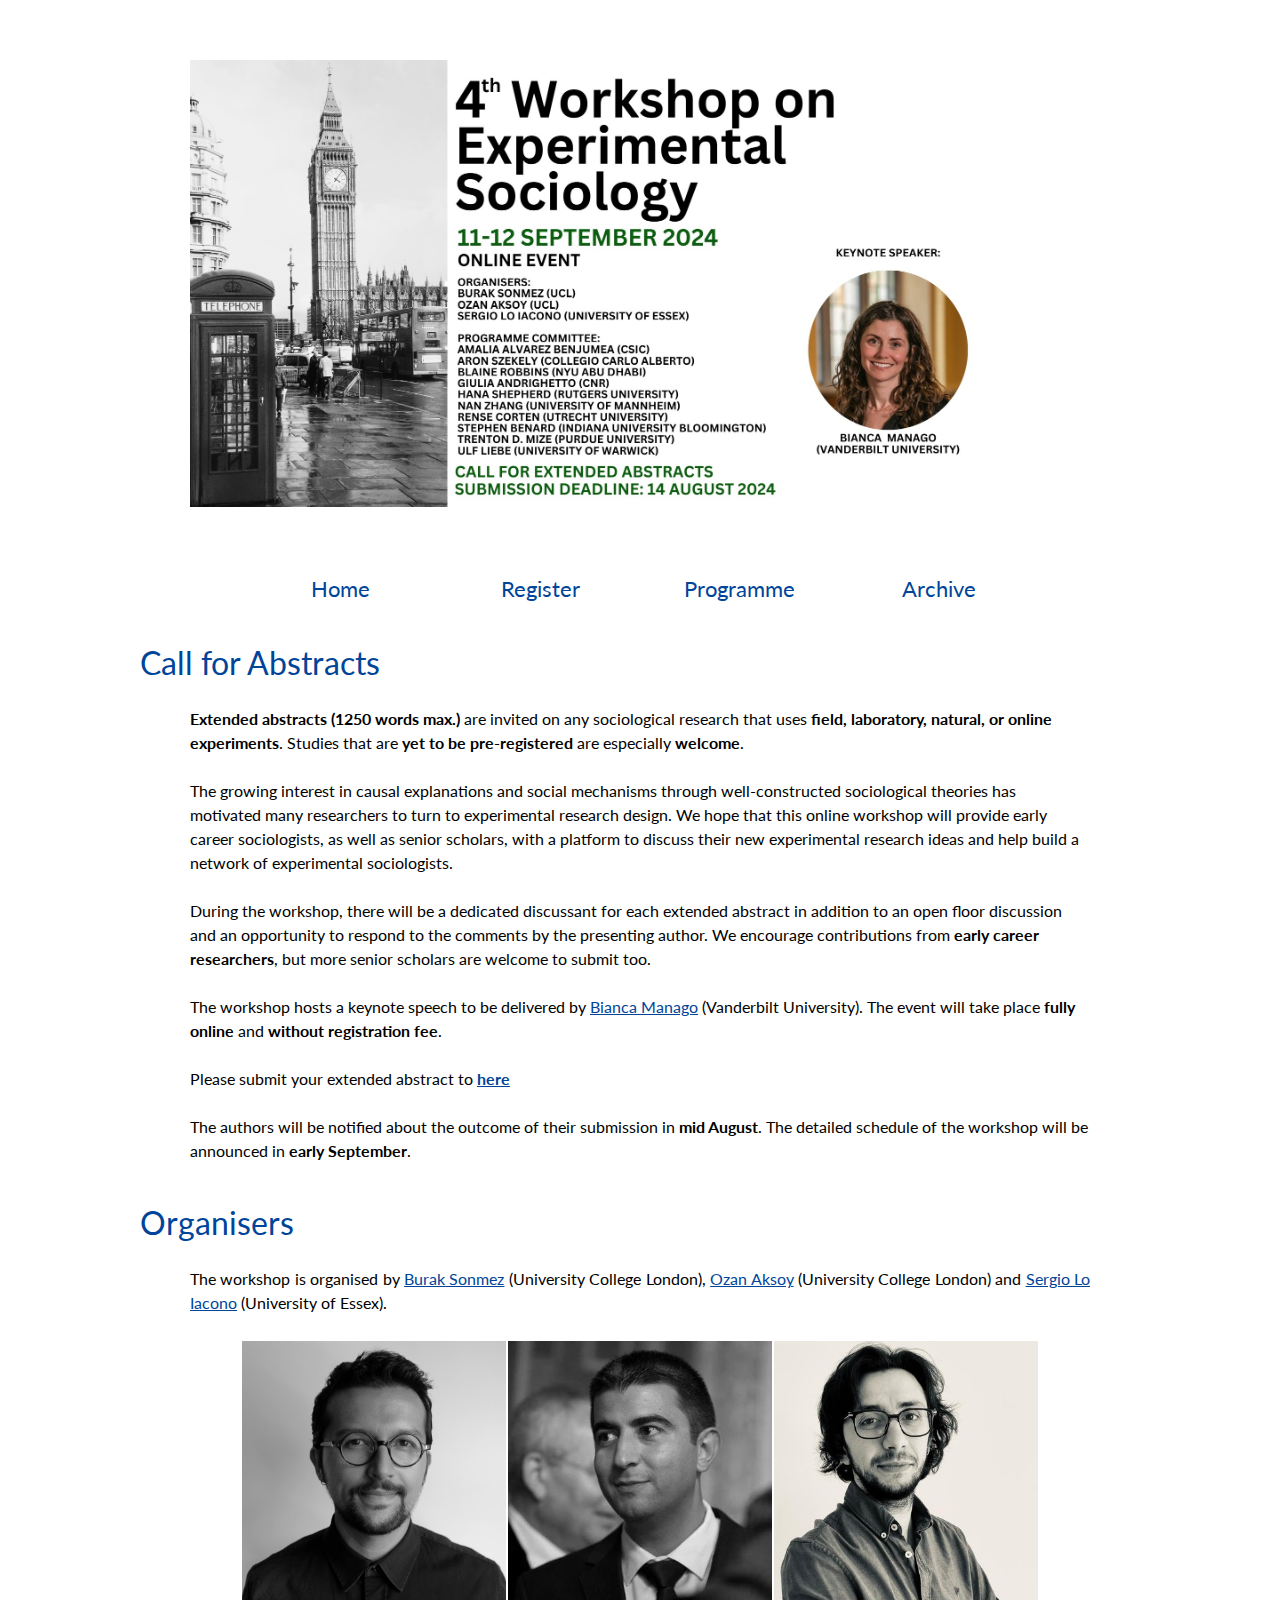
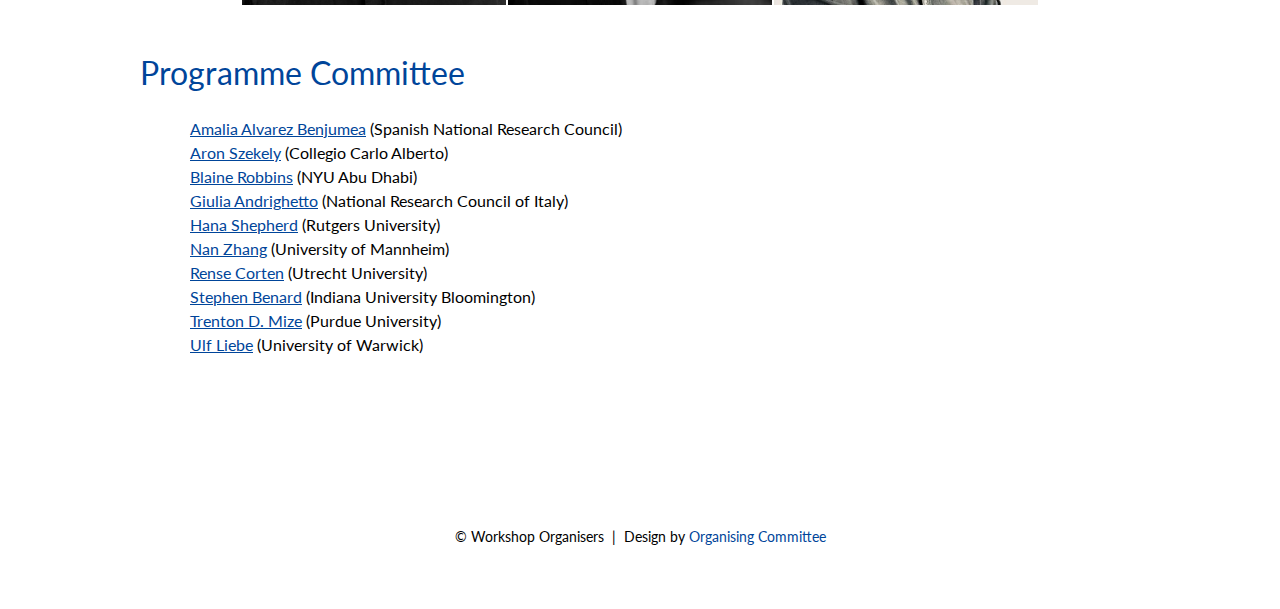
==== commit ebcbf4ac: "Update index.html" ====
--- a/index.html
+++ b/index.html
@@ -73,7 +73,7 @@
     <h2>Organisers</h2>
      <p> <p style="text-align: justify;">
         The workshop is organised by 
-    <a href="http://brksnmz.github.io/">Burak Sonmez</a> (University College London), <a href="https://mobile.twitter.com/aksoyundan">Ozan Aksoy</a> (University College London) and <a href="https://www.sergioloiacono.com/">Sergio Lo Iacono</a> (University of Essex).
+    <a href="http://brksnmz.github.io/">Burak Sonmez</a> (University College London), <a href="https://profiles.ucl.ac.uk/59248-ozan-aksoy">Ozan Aksoy</a> (University College London) and <a href="https://www.essex.ac.uk/people/LOIAC21900/Sergio-Lo%20Iacono">Sergio Lo Iacono</a> (University of Essex).
     </p>
     <table class="sponsors">
         <tr>
